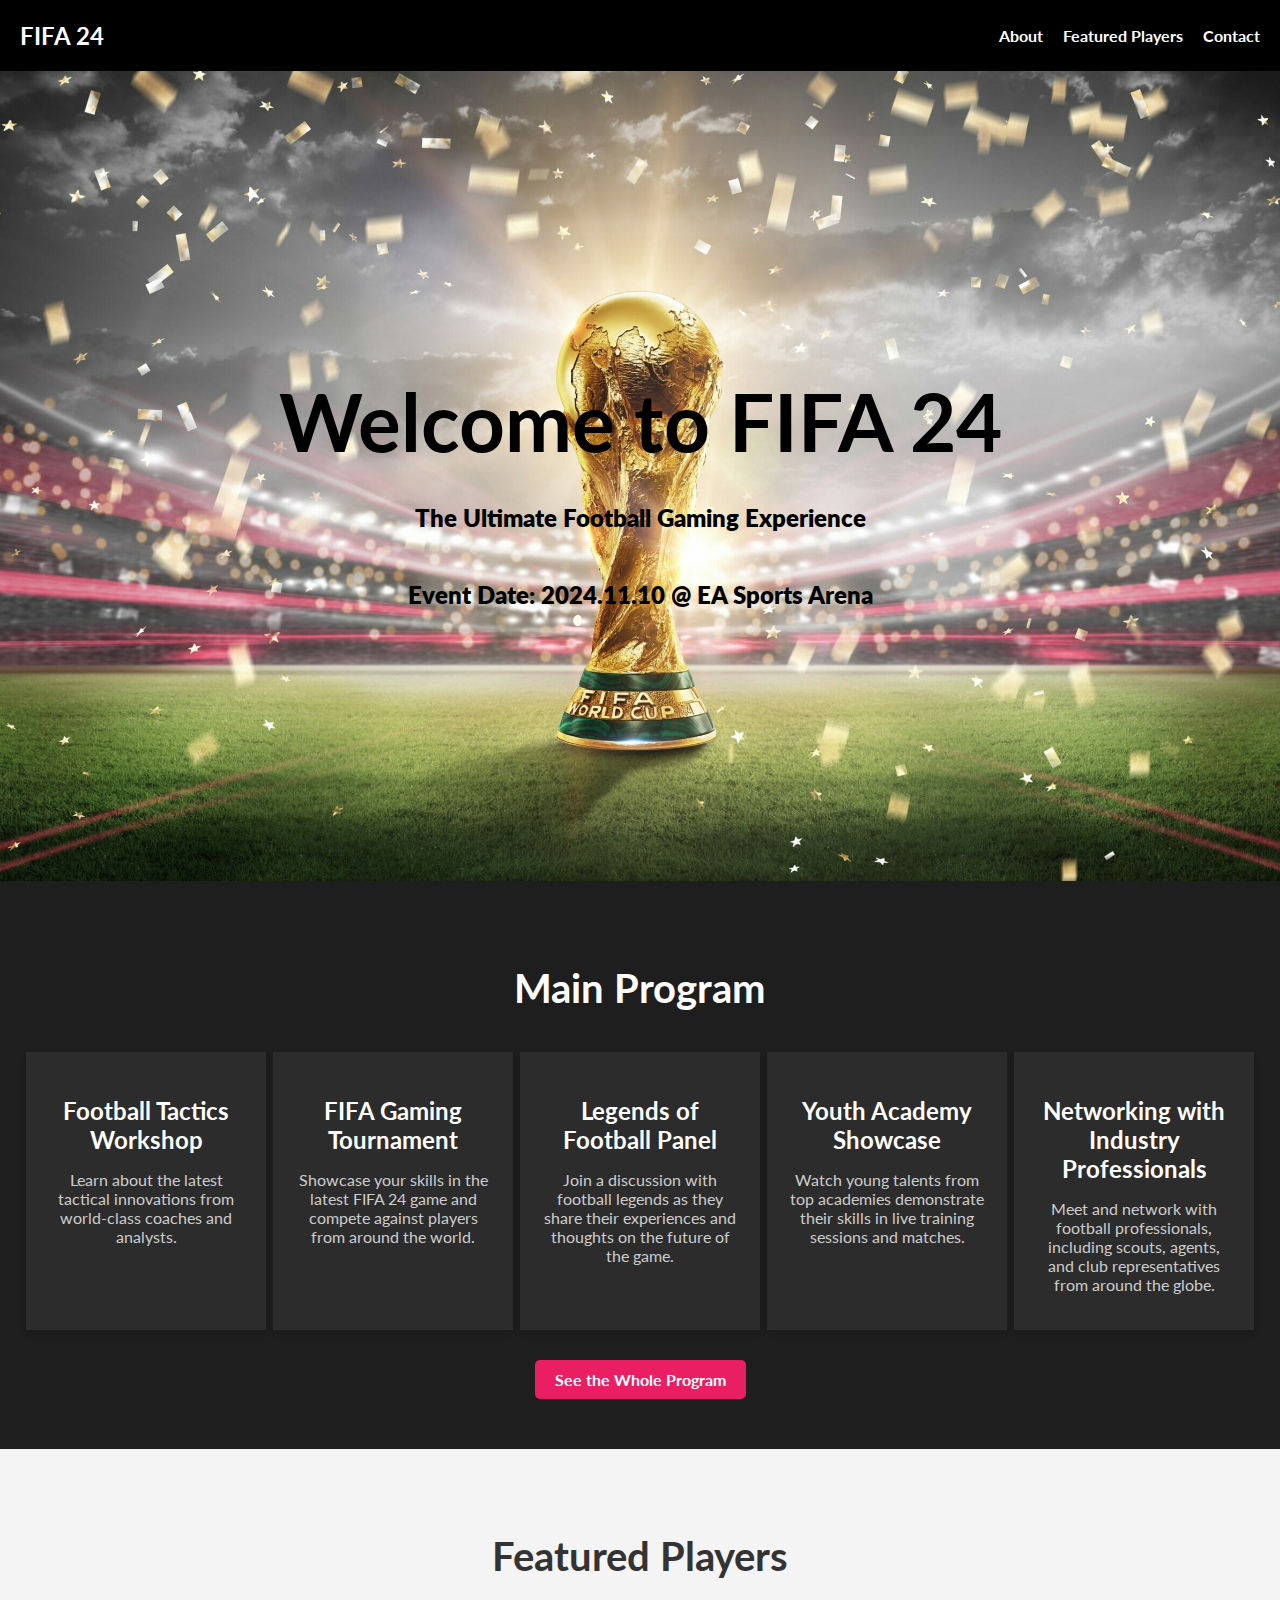
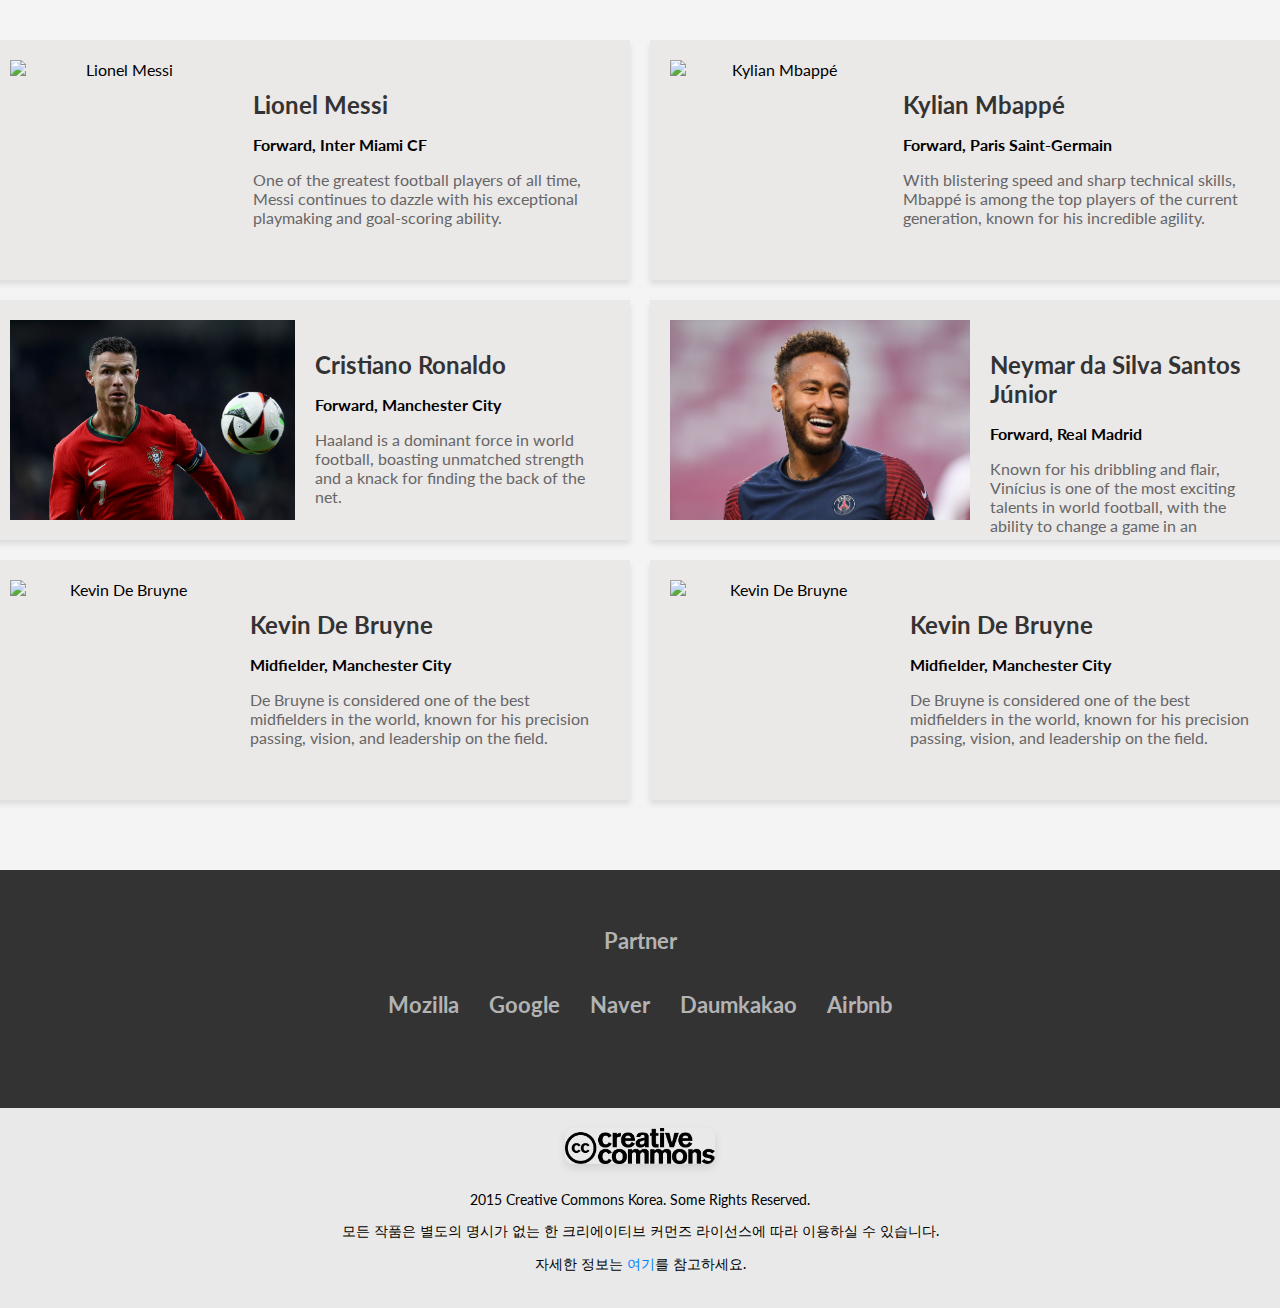
==== index.html @ 38407c35 "Mid Term Submission" ====
<!DOCTYPE html>
<html lang="en">

<head>
    <meta charset="UTF-8">
    <meta name="viewport" content="width=device-width, initial-scale=1.0">
    <title>FIFA 24 Launch Event</title>
    <link href="https://fonts.googleapis.com/css2?family=Lato:wght@300;700&display=swap" rel="stylesheet">
    <link rel="stylesheet" href="style.css">
</head>

<body>

    <!-- Header Section -->
    <header>
        <div class="logo">
            <a href="#">FIFA 24</a>
        </div>
        <nav class="desktop-menu">
            <ul>
                <li><a href="#about">About</a></li>
                <li><a href="#featured-players">Featured Players</a></li>
                <li><a href="#contact">Contact</a></li>
            </ul>
        </nav>
        <div class="mobile-menu-toggle">
            <span>&#9776;</span>
        </div>
        <nav class="mobile-menu">
            <span class="close-menu">&times;</span>
            <ul>
                <li><a href="#about">About</a></li>
                <li><a href="#featured-players">Featured Players</a></li>
                <li><a href="#contact">Contact</a></li>
            </ul>
        </nav>
    </header>

    <!-- Hero Section -->
    <section class="hero">
        <h1>Welcome to FIFA 24</h1>
        <p>The Ultimate Football Gaming Experience</p>
        <p>Event Date: 2024.11.10 @ EA Sports Arena</p>
    </section>



    <!-- Main Program Section -->
    <section id="main-program">
        <h2>Main Program</h2>
        <div class="program-grid">
            <div class="program-item">
                <h3>Football Tactics Workshop</h3>
                <p>Learn about the latest tactical innovations from world-class coaches and analysts.</p>
            </div>
            <div class="program-item">
                <h3>FIFA Gaming Tournament</h3>
                <p>Showcase your skills in the latest FIFA 24 game and compete against players from around the world.
                </p>
            </div>
            <div class="program-item">
                <h3>Legends of Football Panel</h3>
                <p>Join a discussion with football legends as they share their experiences and thoughts on the future of
                    the game.</p>
            </div>
            <div class="program-item">
                <h3>Youth Academy Showcase</h3>
                <p>Watch young talents from top academies demonstrate their skills in live training sessions and
                    matches.</p>
            </div>
            <div class="program-item">
                <h3>Networking with Industry Professionals</h3>
                <p>Meet and network with football professionals, including scouts, agents, and club representatives from
                    around the globe.</p>
            </div>
        </div>
        <a href="#" class="see-program">See the Whole Program</a>
    </section>


    <section id="featured-players">
        <h2>Featured Players</h2>
        <div id="players-grid" class="players-grid"></div> <!-- Empty grid to be filled with JS -->
    </section>



    <footer class="footer">
        <div class="partner-section">
            <h2>Partner</h2>
            <div class="partners">
                <h2>Mozilla</h2>
                <h2>Google</h2>
                <h2>Naver</h2>
                <h2>Daumkakao</h2>
                <h2>Airbnb</h2>

            </div>
        </div>
    </footer>
    <div class="footer-bottom">
        <div class="logo">
            <img src="Logo.png" alt="Creative Commons Korea" class="cc-logo">
        </div>
        <p>2015 Creative Commons Korea. Some Rights Reserved.</p>
        <p>모든 작품은 별도의 명시가 없는 한 크리에이티브 커먼즈 라이선스에 따라 이용하실 수 있습니다.</p>
        <p>
            자세한 정보는
            <a href="http://creativecommons.org/licenses/by/2.0/kr/deed.en">여기</a>를 참고하세요.
        </p>
    </div>


    <script src="script.js"></script>
</body>

</html>
---- style.css ----
/* General Styles */
body {
    font-family: 'Lato', sans-serif;
    margin: 0;
    padding: 0;
    box-sizing: border-box;
}

header {
    display: flex;
    justify-content: space-between;
    align-items: center;
    padding: 10px 20px;
    background-color: #000;
    color: #fff;
}

.logo a {
    text-decoration: none;
    font-size: 1.5em;
    font-weight: bold;
    color: #fff;
}

.desktop-menu ul {
    list-style: none;
    display: flex;
    gap: 20px;
}

.desktop-menu ul li a {
    text-decoration: none;
    color: #fff;
    font-weight: 700;
}

.mobile-menu-toggle {
    display: none;
    font-size: 2em;
    cursor: pointer;
}

.mobile-menu {
    display: none;
    position: fixed;
    top: 0;
    left: 0;
    width: 100%;
    height: 100%;
    background-color: rgba(0, 0, 0, 0.9);
    color: #fff;
    flex-direction: column;
    justify-content: center;
    align-items: center;
}

.mobile-menu ul {
    list-style: none;
}

.mobile-menu ul li a {
    text-decoration: none;
    font-size: 2em;
    color: #fff;
}

.close-menu {
    position: absolute;
    top: 20px;
    right: 20px;
    font-size: 2em;
    cursor: pointer;
}

/* Hero Section */
.hero {
    background-image: url('FIFA.jpeg'); /* Ensure the image path is correct */
    background-size: cover;
    background-position: center ;
    background-repeat: no-repeat;
    height: 90vh; /* Full viewport height */
    text-align: center;
    color: #000000;
    display: flex;
    flex-direction: column;
    justify-content: center;
    align-items: center;
    position: relative;
    overflow: hidden;
 
}

.hero h1 {
    font-size: 5em;
    margin-bottom: 10px;
   
}

.hero p {
    font-size: 1.5em;
    font-weight: 800;
}

/* Featured Players Section */
#featured-players {
    padding: 50px 20px;
    text-align: center;
}

.players-container {
    display: flex;
    justify-content: center;
    gap: 30px;
    flex-wrap: wrap;
}

.player-card {
    background-color: #fff;
    padding: 20px;
    border-radius: 10px;
    width: 250px;
    box-shadow: 0 4px 6px rgba(0, 0, 0, 0.1);
}

.player-card img {
    width: 100%;
    height: 70%;

}

.player-card h3 {
    margin: 15px 0 5px;
}

.player-card p {
    color: #666;
}

/* Footer Section */
footer {
    padding: 20px;
    text-align: center;
    background-color: #000;
    color: #fff;
    font-size: 0.9em;
}

/* Responsive for Mobile */
@media (max-width: 768px) {
    .desktop-menu {
        display: none;
    }
    .mobile-menu-toggle {
        display: block;
    }
}




/* Main Program Section */
#main-program {
    padding: 50px 20px;
    text-align: center;
    background-color: #1e1e1e;
    color: #fff;
}

#main-program h2 {
    font-size: 2.5em;
    margin-bottom: 40px;
}

.program-grid {
    display: flex;
    flex-wrap: wrap;
    justify-content: center;
    gap: 7px;
}

.program-item {
    background-color: #2c2c2c;
    padding: 20px;

    width: 200px;
    box-shadow: 0 4px 6px rgba(0, 0, 0, 0.1);
    color: #fff;
}

.program-item h3 {
    font-size: 1.5em;
    margin-bottom: 10px;
}

.program-item p {
    font-size: 1em;
    color: #ccc;
}

.see-program {
    display: inline-block;
    margin-top: 30px;
    padding: 10px 20px;
    background-color: #e91e63;
    color: #fff;
    text-decoration: none;
    border-radius: 5px;
    font-weight: bold;
}

/* Featured Speakers Section */
#featured-speakers {
    padding: 50px 20px;
    text-align: center;
}

#featured-speakers h2 {
    font-size: 2.5em;
    margin-bottom: 40px;
}

.players-container {
    display: flex;
    justify-content: center;
    gap: 30px;
    flex-wrap: wrap;
}

.player-card {
    background-color: #fff;
    padding: 20px;
    border-radius: 10px;
    width: 250px;
    box-shadow: 0 4px 6px rgba(0, 0, 0, 0.1);
}

.player-card img {
    width: 100%;
    border-radius: 50%;
}

.player-card h3 {
    margin: 15px 0 5px;
}

.player-card p {
    color: #666;
}

/* Footer Section */
footer {
    padding: 20px;
    text-align: center;
    background-color: #000;
    color: #fff;
    font-size: 0.9em;
}


/* Featured Players Section */
#featured-players {
    padding: 50px 20px;
    background-color: #f4f4f4;
    text-align: center;
}

#featured-players h2 {
    font-size: 2.5em;
    margin-bottom: 40px;
    color: #333;
}

.players-grid {
    display: grid;
    grid-template-columns:auto auto;
    gap: 20px;
}

.player-card {
    background-color: #fff;
    border-radius: 10px;
    overflow: hidden;
    box-shadow: 0 4px 6px rgba(0, 0, 0, 0.1);
    transition: transform 0.3s;
}

.player-card:hover {
    transform: translateY(-10px);
}

.player-card img {
    width: 100%;
    height: 200px;
    object-fit: cover;
}

.player-info {
    padding: 20px;
    text-align: left;
}

.player-info h3 {
    font-size: 1.5em;
    color: #333;
    margin-bottom: 10px;
}

.player-info p {
    font-size: 1em;
    color: #666;
    margin-bottom: 5px;
}

.player-info p strong {
    font-weight: 700;
    color: #000;
}

/* Footer Partner Logos */
footer {
    padding: 20px;
    background-color: #000;
    color: #fff;
    text-align: center;
}

footer .partners {
    display: flex;
    justify-content: center;
    gap: 30px;
}

footer .partners img {
    max-height: 40px;
    opacity: 0.8;
}

footer .partners img:hover {
    opacity: 1;
}













/* Centering the players grid and adjusting layout */
.players-grid {
    display: grid;
    grid-template-columns: repeat(2, 1fr); /* Two columns */
    gap: 20px;
    justify-content: center; /* Centers the grid horizontally */
    align-items: center; /* Centers the grid vertically if needed */
    margin: 0 auto; /* Ensure it's centered on the page */
    max-width: 1000px; /* Set a max width for the grid */
    padding: 20px; /* Optional padding around the grid */
}

/* Styling the player card */
.player-card {
    padding: 20px;
    box-shadow: 0 4px 6px rgba(0, 0, 0, 0.1);
    text-align: center;
    width: 600px; /* Set a fixed width */
    height: 200px; /* Set a fixed height */
    display: flex;
    background-color: #ebe8e8;
    flex-direction: row;
    justify-content: space-between;
    border-radius: 0px;
}

/* Player image styling */
.player-card img {
    width: 100%;
    height: auto;
    max-height: 200px; 
    height: 100%;
    border-radius: 0px;
}

/* Player info (text) styling */
.player-info {
    flex-grow: 1;
}

.player-info h3 {
    margin-top: 10px;
}

.player-info p {
    color: #666;
}


.footer {
    background-color: #333;
    color: white;
    text-align: center;
    padding: 40px 20px;
}

.partner-section {
    margin-bottom: 30px;
}

.partner-section h2 {
    color: #b3b3b3;
    margin-bottom: 20px;
}

.partners {
    display: flex;
    justify-content: center;
    gap: 20px;
    margin-bottom: 20px;
}

.partners img {
    height: 40px;
    opacity: 0.8;
    transition: opacity 0.3s ease;
}

.partners img:hover {
    opacity: 1;
}

.footer-bottom {
    background-color: rgb(233, 233, 233);
    padding: 20px;
    font-size: 14px;
    color: black;
    text-align: center;
}

.cc-logo {
    width: 120px;
    margin-bottom: 10px;
}

.footer-bottom a {
    color: #007bff;
    text-decoration: none;
}

.footer-bottom a:hover {
    text-decoration: underline;
}


.cc-logo {
    width: 150px; /* Adjust width to your desired size */
    height: auto; /* Maintain aspect ratio */
    border-radius: 8px; /* Add rounded corners, if desired */
    box-shadow: 0 4px 8px rgba(0, 0, 0, 0.1); /* Add a subtle shadow for depth */
}
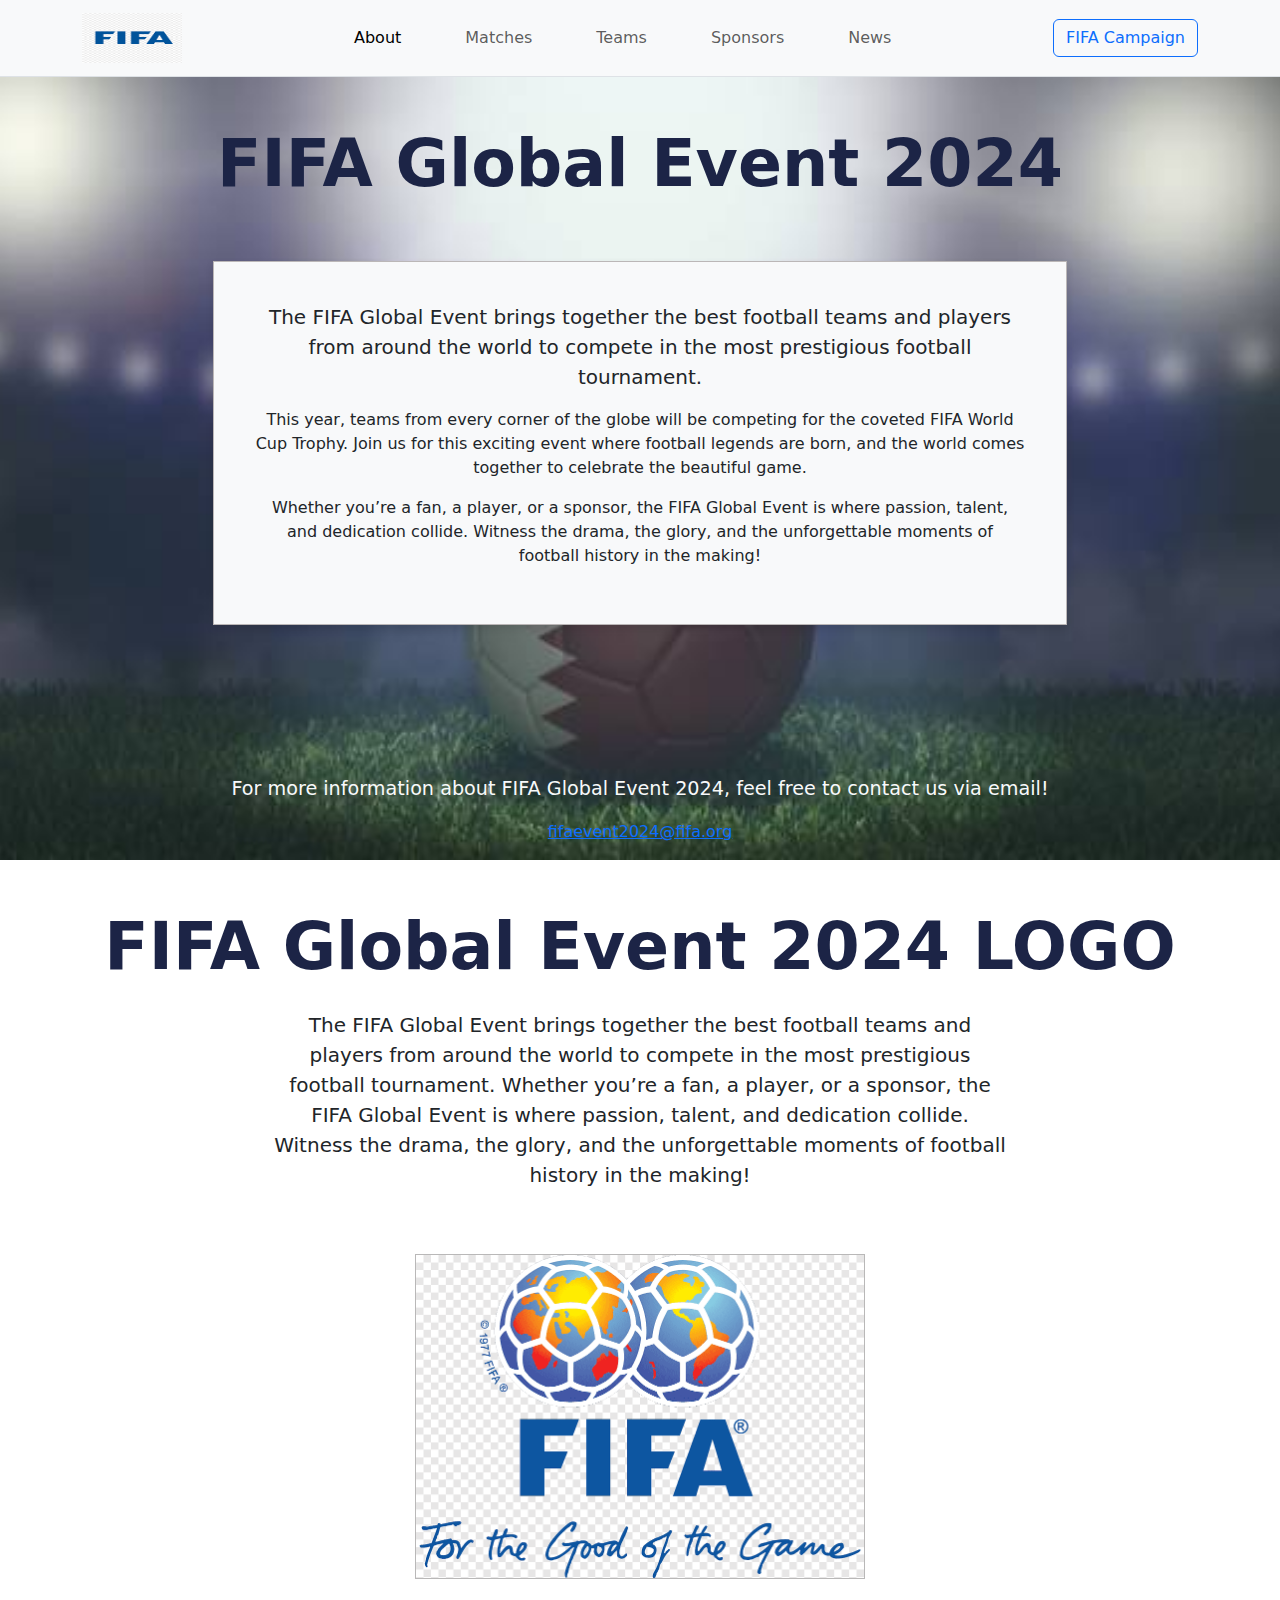
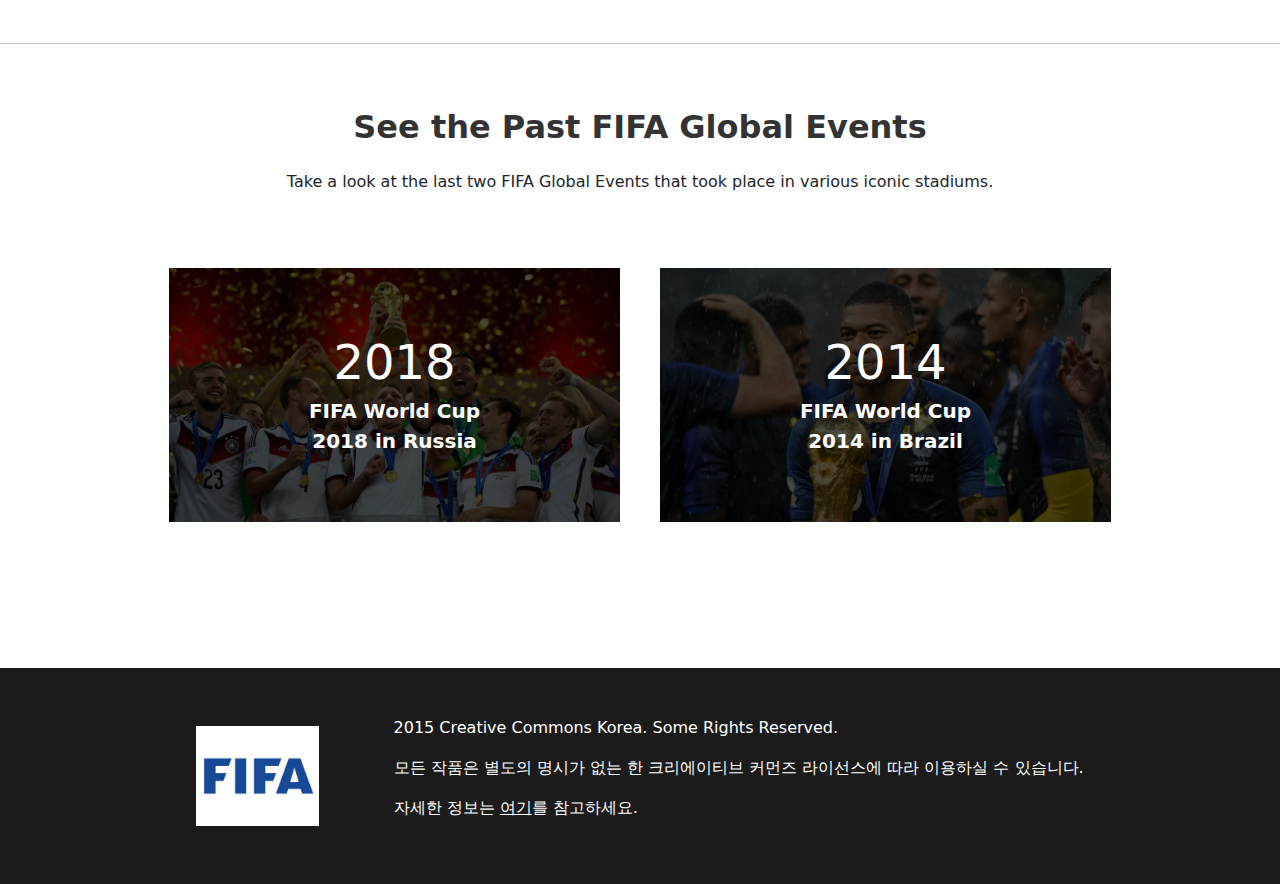
==== commit 8f145a11: "2nd PULL (About Page)" ====
--- a/index.html
+++ b/index.html
@@ -4,114 +4,148 @@
 <head>
     <meta charset="UTF-8">
     <meta name="viewport" content="width=device-width, initial-scale=1.0">
-    <title>FIFA 24 Launch Event</title>
-    <link href="https://fonts.googleapis.com/css2?family=Lato:wght@300;700&display=swap" rel="stylesheet">
+    <title>FIFA Global Event 2024</title>
+    <!-- Bootstrap CSS CDN -->
+    <link href="https://cdn.jsdelivr.net/npm/bootstrap@5.3.0-alpha1/dist/css/bootstrap.min.css" rel="stylesheet">
     <link rel="stylesheet" href="style.css">
 </head>
 
 <body>
+    <!-- Navbar Section -->
+    <nav class="navbar navbar-expand-lg navbar-light bg-light border-bottom">
+        <div class="container">
+            <a class="navbar-brand" href="#">
+                <img src="images.png" alt="FIFA Global Event 2024" height="50">
+            </a>
+            <button class="navbar-toggler" type="button" data-bs-toggle="collapse" data-bs-target="#navbarNav"
+                aria-controls="navbarNav" aria-expanded="false" aria-label="Toggle navigation">
+                <span class="navbar-toggler-icon"></span>
+            </button>
+            <div class="collapse navbar-collapse" id="navbarNav">
+                <ul class="navbar-nav me-auto mr-5">
+                    <li class="nav-item  ms-5">
+                        <a class="nav-link active" href="#">About</a>
+                    </li>
+                    <li class="nav-item  ms-5">
+                        <a class="nav-link" href="#">Matches</a>
+                    </li>
+                    <li class="nav-item  ms-5">
+                        <a class="nav-link" href="#">Teams</a>
+                    </li>
+                    <li class="nav-item  ms-5">
+                        <a class="nav-link" href="#">Sponsors</a>
+                    </li>
+                    <li class="nav-item  ms-5">
+                        <a class="nav-link" href="#">News</a>
+                    </li>
+                </ul>
+                <div class="d-flex">
+                    <a href="#" class="btn btn-outline-primary">FIFA Campaign</a>
+                </div>
+            </div>
+        </div>
+    </nav>
 
-    <!-- Header Section -->
-    <header>
-        <div class="logo">
-            <a href="#">FIFA 24</a>
+    <!-- Main Content -->
+    <div class="content-wrapper">
+        <div class="container-fluid text-center image">
+            <div class="col-12">
+                <div class="row">
+                    <h1 class=" mt-5">FIFA Global Event 2024</h1>
+                    <div class="col-2"></div>
+                    <div class="col-lg-8 col-md-8 col-sm-8 col-xs-6  text-center content-box">
+
+                        <p class="lead">The FIFA Global Event brings together the best football teams and players from
+                            around the world to compete in the most prestigious football tournament.</p>
+
+                        <p>This year, teams from every corner of the globe will be competing for the coveted FIFA World
+                            Cup
+                            Trophy. Join us for this exciting event where football legends are born, and the world comes
+                            together to celebrate the beautiful game.</p>
+                        <p>Whether you’re a fan, a player, or a sponsor, the FIFA Global Event is where passion, talent,
+                            and
+                            dedication collide. Witness the drama, the glory, and the unforgettable moments of football
+                            history
+                            in the making!</p>
+                    </div>
+                </div>
+            </div>
+
+            <p class="end-content">For more information about FIFA Global Event 2024, feel free to contact us
+                via email!</p>
+            <p class="email"><a href="mailto:fifaevent2024@fifa.org" class="text-primary">fifaevent2024@fifa.org</a></p>
         </div>
-        <nav class="desktop-menu">
-            <ul>
-                <li><a href="#about">About</a></li>
-                <li><a href="#featured-players">Featured Players</a></li>
-                <li><a href="#contact">Contact</a></li>
-            </ul>
-        </nav>
-        <div class="mobile-menu-toggle">
-            <span>&#9776;</span>
-        </div>
-        <nav class="mobile-menu">
-            <span class="close-menu">&times;</span>
-            <ul>
-                <li><a href="#about">About</a></li>
-                <li><a href="#featured-players">Featured Players</a></li>
-                <li><a href="#contact">Contact</a></li>
-            </ul>
-        </nav>
-    </header>
-
-    <!-- Hero Section -->
-    <section class="hero">
-        <h1>Welcome to FIFA 24</h1>
-        <p>The Ultimate Football Gaming Experience</p>
-        <p>Event Date: 2024.11.10 @ EA Sports Arena</p>
-    </section>
 
 
 
-    <!-- Main Program Section -->
-    <section id="main-program">
-        <h2>Main Program</h2>
-        <div class="program-grid">
-            <div class="program-item">
-                <h3>Football Tactics Workshop</h3>
-                <p>Learn about the latest tactical innovations from world-class coaches and analysts.</p>
+    </div>
+    <div class="container text-center">
+        <div class="col-12">
+            <div class="row">
+                <h1 class="mt-5">FIFA Global Event 2024 LOGO</h1>
+                <div class="col-lg-8 col-md-8 mx-auto  mb-5">
+                    <p class="lead mt-3">The FIFA Global Event brings together the best football teams and players from
+                        around the world to compete in the most prestigious football tournament.
+                        Whether you’re a fan, a player, or a sponsor, the FIFA Global Event is where passion, talent,
+                        and dedication collide. Witness the drama, the glory, and the unforgettable moments of football
+                        history in the making!
+                    </p>
+                </div>
             </div>
-            <div class="program-item">
-                <h3>FIFA Gaming Tournament</h3>
-                <p>Showcase your skills in the latest FIFA 24 game and compete against players from around the world.
-                </p>
-            </div>
-            <div class="program-item">
-                <h3>Legends of Football Panel</h3>
-                <p>Join a discussion with football legends as they share their experiences and thoughts on the future of
-                    the game.</p>
-            </div>
-            <div class="program-item">
-                <h3>Youth Academy Showcase</h3>
-                <p>Watch young talents from top academies demonstrate their skills in live training sessions and
-                    matches.</p>
-            </div>
-            <div class="program-item">
-                <h3>Networking with Industry Professionals</h3>
-                <p>Meet and network with football professionals, including scouts, agents, and club representatives from
-                    around the globe.</p>
+            <div class="second-content d-flex justify-content-center align-items-center mb-5">
+                <div class="image-content">
+                    <img src="3rdpic.png" alt="FIFA Event Image" class="img-fluid">
+                </div>
             </div>
         </div>
-        <a href="#" class="see-program">See the Whole Program</a>
-    </section>
+    </div>
+    <HR></HR>
+    <div class="container text-center my-5 ">
+        <h2 class="fw-bold mb-4">See the Past FIFA Global Events</h2>
+        <p>Take a look at the last two FIFA Global Events that took place in various iconic stadiums.</p>
+
+        <div class="row justify-content-center mt-4 mb-5">
+            <!-- First Event Card -->
+            <div class="col-md-5 mx-2">
+                <div class="event-card">
+                    <img src="fifa1.jpg" alt="FIFA Event 2018" class="img-fluid event-image">
+                    <div class="event-overlay">
+                        <h3 >2018</h3>
+                        <p class="para">FIFA World Cup 2018 in Russia</p>
+                    </div>
+                </div>
+            </div>
+
+            <!-- Second Event Card -->
+            <div class="col-md-5 mx-2">
+                <div class="event-card">
+                    <img src="fifa2.jpg" alt="FIFA Event 2014" class="img-fluid event-image">
+                    <div class="event-overlay">
+                        <h3>2014</h3>
+                        <p class="para">FIFA World Cup 2014 in Brazil</p>
+                    </div>
+                </div>
+            </div>
+        </div>
+    </div>
+    <div class="footer-bottom d-flex align-items-center justify-content-center p-5 p-3">
+        <div class="logo">
+            <img src="logo.jpg" alt="Creative Commons Korea" class="cc-logo">
+        </div>
+        <div class="footer-content text-white">
+            <p>2015 Creative Commons Korea. Some Rights Reserved.</p>
+            <p>모든 작품은 별도의 명시가 없는 한 크리에이티브 커먼즈 라이선스에 따라 이용하실 수 있습니다.</p>
+            <p>
+                자세한 정보는
+                <a href="http://creativecommons.org/licenses/by/2.0/kr/deed.en" class="text-white">여기</a>를 참고하세요.
+            </p>
+        </div>
+    </div>
+    
 
 
-    <section id="featured-players">
-        <h2>Featured Players</h2>
-        <div id="players-grid" class="players-grid"></div> <!-- Empty grid to be filled with JS -->
-    </section>
-
-
-
-    <footer class="footer">
-        <div class="partner-section">
-            <h2>Partner</h2>
-            <div class="partners">
-                <h2>Mozilla</h2>
-                <h2>Google</h2>
-                <h2>Naver</h2>
-                <h2>Daumkakao</h2>
-                <h2>Airbnb</h2>
-
-            </div>
-        </div>
-    </footer>
-    <div class="footer-bottom">
-        <div class="logo">
-            <img src="Logo.png" alt="Creative Commons Korea" class="cc-logo">
-        </div>
-        <p>2015 Creative Commons Korea. Some Rights Reserved.</p>
-        <p>모든 작품은 별도의 명시가 없는 한 크리에이티브 커먼즈 라이선스에 따라 이용하실 수 있습니다.</p>
-        <p>
-            자세한 정보는
-            <a href="http://creativecommons.org/licenses/by/2.0/kr/deed.en">여기</a>를 참고하세요.
-        </p>
-    </div>
-
-
-    <script src="script.js"></script>
+    <!-- Bootstrap JS and Popper.js CDN -->
+    <script src="https://cdn.jsdelivr.net/npm/bootstrap@5.3.0-alpha1/dist/js/bootstrap.bundle.min.js"></script>
 </body>
 
 </html>--- a/style.css
+++ b/style.css
@@ -1,483 +1,129 @@
-/* General Styles */
-body {
-    font-family: 'Lato', sans-serif;
+/* General Reset */
+* {
     margin: 0;
     padding: 0;
     box-sizing: border-box;
 }
 
-header {
+html, body {
+    height: 100vh;
     display: flex;
-    justify-content: space-between;
-    align-items: center;
-    padding: 10px 20px;
-    background-color: #000;
-    color: #fff;
+    flex-direction: column;
+    
 }
 
-.logo a {
-    text-decoration: none;
-    font-size: 1.5em;
-    font-weight: bold;
-    color: #fff;
+
+.navbar-brand img {
+    width: 100px; /* Set width */
+    height: auto; /* Maintain aspect ratio */
+    max-height: 50px; /* Restrict the maximum height */
+    margin-right:100px; /* Space between the image and the navbar links */
 }
 
-.desktop-menu ul {
-    list-style: none;
-    display: flex;
-    gap: 20px;
+
+.content-box {
+    background-color: #f8f9fa; /* Light background color */
+    border: 1px solid #bbb7b7; /* Blue border */
+    padding: 40px; /* Add padding inside the content box */
+    box-shadow: 0 4px 8px rgba(0, 0, 0, 0.1); /* Optional: Add a shadow for depth */
+    margin-top: 50px; /* Add margin to give space from the heading */
 }
-
-.desktop-menu ul li a {
-    text-decoration: none;
-    color: #fff;
-    font-weight: 700;
-}
-
-.mobile-menu-toggle {
-    display: none;
-    font-size: 2em;
-    cursor: pointer;
-}
-
-.mobile-menu {
-    display: none;
-    position: fixed;
-    top: 0;
-    left: 0;
-    width: 100%;
-    height: 100%;
-    background-color: rgba(0, 0, 0, 0.9);
-    color: #fff;
-    flex-direction: column;
-    justify-content: center;
-    align-items: center;
-}
-
-.mobile-menu ul {
-    list-style: none;
-}
-
-.mobile-menu ul li a {
-    text-decoration: none;
-    font-size: 2em;
-    color: #fff;
-}
-
-.close-menu {
-    position: absolute;
-    top: 20px;
-    right: 20px;
-    font-size: 2em;
-    cursor: pointer;
-}
-
-/* Hero Section */
-.hero {
-    background-image: url('FIFA.jpeg'); /* Ensure the image path is correct */
+.image{
+    background-image: url(bg.jpg);
+    background-position: center;
     background-size: cover;
-    background-position: center ;
-    background-repeat: no-repeat;
-    height: 90vh; /* Full viewport height */
-    text-align: center;
-    color: #000000;
-    display: flex;
-    flex-direction: column;
-    justify-content: center;
-    align-items: center;
-    position: relative;
-    overflow: hidden;
- 
-}
-
-.hero h1 {
-    font-size: 5em;
-    margin-bottom: 10px;
    
 }
 
-.hero p {
-    font-size: 1.5em;
-    font-weight: 800;
+.end-content{
+    font-size: larger;
+    color: #f8f9fa;
+    margin-top: 150px;
+    font-weight: 10;
+}
+h1{
+    color: rgb(28, 36, 70);
+    font-weight: 900;
+    font-size: 65px;
 }
 
-/* Featured Players Section */
-#featured-players {
-    padding: 50px 20px;
-    text-align: center;
+.content-wrapper {
+    flex: 1;
+    display: flex;
 }
 
-.players-container {
-    display: flex;
-    justify-content: center;
-    gap: 30px;
-    flex-wrap: wrap;
+
+
+.image-content img {
+    max-width: 50%;
+    
+    display: block;
+    margin: 0 auto;
+    border: 1px solid rgb(185, 184, 184);
 }
-
-.player-card {
-    background-color: #fff;
-    padding: 20px;
-    border-radius: 10px;
-    width: 250px;
-    box-shadow: 0 4px 6px rgba(0, 0, 0, 0.1);
-}
-
-.player-card img {
-    width: 100%;
-    height: 70%;
+.event-card {
+    position: relative;
+    overflow: hidden;
+    margin: auto;
+    margin-top: 50px;
+    margin-bottom: 50px;
 
 }
 
-.player-card h3 {
-    margin: 15px 0 5px;
+.event-image {
+    width: 100%;
+    height: auto;
+    filter: brightness(30%); /* Dim the image */
 }
 
-.player-card p {
-    color: #666;
+.event-overlay {
+    position: absolute;
+    top: 50%;
+    left: 50%;
+    transform: translate(-50%, -50%);
+    color: white;
+    text-align: center;
+    font-weight: bold;
+    font-size: 24px;
 }
 
-/* Footer Section */
-footer {
-    padding: 20px;
-    text-align: center;
-    background-color: #000;
-    color: #fff;
-    font-size: 0.9em;
-}
-
-/* Responsive for Mobile */
-@media (max-width: 768px) {
-    .desktop-menu {
-        display: none;
-    }
-    .mobile-menu-toggle {
-        display: block;
-    }
+.event-overlay h3 {
+    font-size: 48px;
+    margin: 0;
 }
 
 
 
 
-/* Main Program Section */
-#main-program {
-    padding: 50px 20px;
-    text-align: center;
-    background-color: #1e1e1e;
-    color: #fff;
+.event-overlay p {
+    font-size: 20px;
+    margin: 5px 0 0;
 }
 
-#main-program h2 {
-    font-size: 2.5em;
-    margin-bottom: 40px;
-}
-
-.program-grid {
-    display: flex;
-    flex-wrap: wrap;
-    justify-content: center;
-    gap: 7px;
-}
-
-.program-item {
-    background-color: #2c2c2c;
-    padding: 20px;
-
-    width: 200px;
-    box-shadow: 0 4px 6px rgba(0, 0, 0, 0.1);
-    color: #fff;
-}
-
-.program-item h3 {
-    font-size: 1.5em;
-    margin-bottom: 10px;
-}
-
-.program-item p {
-    font-size: 1em;
-    color: #ccc;
-}
-
-.see-program {
-    display: inline-block;
-    margin-top: 30px;
-    padding: 10px 20px;
-    background-color: #e91e63;
-    color: #fff;
-    text-decoration: none;
-    border-radius: 5px;
-    font-weight: bold;
-}
-
-/* Featured Speakers Section */
-#featured-speakers {
-    padding: 50px 20px;
-    text-align: center;
-}
-
-#featured-speakers h2 {
-    font-size: 2.5em;
-    margin-bottom: 40px;
-}
-
-.players-container {
-    display: flex;
-    justify-content: center;
-    gap: 30px;
-    flex-wrap: wrap;
-}
-
-.player-card {
-    background-color: #fff;
-    padding: 20px;
-    border-radius: 10px;
-    width: 250px;
-    box-shadow: 0 4px 6px rgba(0, 0, 0, 0.1);
-}
-
-.player-card img {
-    width: 100%;
-    border-radius: 50%;
-}
-
-.player-card h3 {
-    margin: 15px 0 5px;
-}
-
-.player-card p {
-    color: #666;
-}
-
-/* Footer Section */
-footer {
-    padding: 20px;
-    text-align: center;
-    background-color: #000;
-    color: #fff;
-    font-size: 0.9em;
-}
-
-
-/* Featured Players Section */
-#featured-players {
-    padding: 50px 20px;
-    background-color: #f4f4f4;
-    text-align: center;
-}
-
-#featured-players h2 {
-    font-size: 2.5em;
-    margin-bottom: 40px;
+h2 {
     color: #333;
-}
-
-.players-grid {
-    display: grid;
-    grid-template-columns:auto auto;
-    gap: 20px;
-}
-
-.player-card {
-    background-color: #fff;
-    border-radius: 10px;
-    overflow: hidden;
-    box-shadow: 0 4px 6px rgba(0, 0, 0, 0.1);
-    transition: transform 0.3s;
-}
-
-.player-card:hover {
-    transform: translateY(-10px);
-}
-
-.player-card img {
-    width: 100%;
-    height: 200px;
-    object-fit: cover;
-}
-
-.player-info {
-    padding: 20px;
-    text-align: left;
-}
-
-.player-info h3 {
-    font-size: 1.5em;
-    color: #333;
-    margin-bottom: 10px;
-}
-
-.player-info p {
-    font-size: 1em;
-    color: #666;
-    margin-bottom: 5px;
-}
-
-.player-info p strong {
-    font-weight: 700;
-    color: #000;
-}
-
-/* Footer Partner Logos */
-footer {
-    padding: 20px;
-    background-color: #000;
-    color: #fff;
-    text-align: center;
-}
-
-footer .partners {
-    display: flex;
-    justify-content: center;
-    gap: 30px;
-}
-
-footer .partners img {
-    max-height: 40px;
-    opacity: 0.8;
-}
-
-footer .partners img:hover {
-    opacity: 1;
-}
-
-
-
-
-
-
-
-
-
-
-
-
-
-/* Centering the players grid and adjusting layout */
-.players-grid {
-    display: grid;
-    grid-template-columns: repeat(2, 1fr); /* Two columns */
-    gap: 20px;
-    justify-content: center; /* Centers the grid horizontally */
-    align-items: center; /* Centers the grid vertically if needed */
-    margin: 0 auto; /* Ensure it's centered on the page */
-    max-width: 1000px; /* Set a max width for the grid */
-    padding: 20px; /* Optional padding around the grid */
-}
-
-/* Styling the player card */
-.player-card {
-    padding: 20px;
-    box-shadow: 0 4px 6px rgba(0, 0, 0, 0.1);
-    text-align: center;
-    width: 600px; /* Set a fixed width */
-    height: 200px; /* Set a fixed height */
-    display: flex;
-    background-color: #ebe8e8;
-    flex-direction: row;
-    justify-content: space-between;
-    border-radius: 0px;
-}
-
-/* Player image styling */
-.player-card img {
-    width: 100%;
-    height: auto;
-    max-height: 200px; 
-    height: 100%;
-    border-radius: 0px;
-}
-
-/* Player info (text) styling */
-.player-info {
-    flex-grow: 1;
-}
-
-.player-info h3 {
-    margin-top: 10px;
-}
-
-.player-info p {
-    color: #666;
-}
-
-
-.footer {
-    background-color: #333;
-    color: white;
-    text-align: center;
-    padding: 40px 20px;
-}
-
-.partner-section {
-    margin-bottom: 30px;
-}
-
-.partner-section h2 {
-    color: #b3b3b3;
+    font-size: 32px;
     margin-bottom: 20px;
 }
 
-.partners {
-    display: flex;
-    justify-content: center;
-    gap: 20px;
-    margin-bottom: 20px;
+para {
+    color: #f1eeee;
 }
-
-.partners img {
-    height: 40px;
-    opacity: 0.8;
-    transition: opacity 0.3s ease;
-}
-
-.partners img:hover {
-    opacity: 1;
-}
-
 .footer-bottom {
-    background-color: rgb(233, 233, 233);
-    padding: 20px;
-    font-size: 14px;
-    color: black;
-    text-align: center;
+    background-color: #1b1b1b; /* Grey background */
 }
 
 .cc-logo {
-    width: 120px;
-    margin-bottom: 10px;
+    max-width: 250px; /* Adjust logo size as needed */
+    height: 100px;
+    margin-right: 55px;
+}
+
+.footer-content {
+    margin-left: 20px; /* Space between logo and text */
 }
 
 .footer-bottom a {
-    color: #007bff;
-    text-decoration: none;
+    text-decoration: underline; /* Underline the link */
+    color: #ffcc00; /* Change link color for better visibility */
 }
-
-.footer-bottom a:hover {
-    text-decoration: underline;
-}
-
-
-.cc-logo {
-    width: 150px; /* Adjust width to your desired size */
-    height: auto; /* Maintain aspect ratio */
-    border-radius: 8px; /* Add rounded corners, if desired */
-    box-shadow: 0 4px 8px rgba(0, 0, 0, 0.1); /* Add a subtle shadow for depth */
-}
-
-
-
-
-
-
-
-
-
-
-
-
-
-
-
-
-
-
-
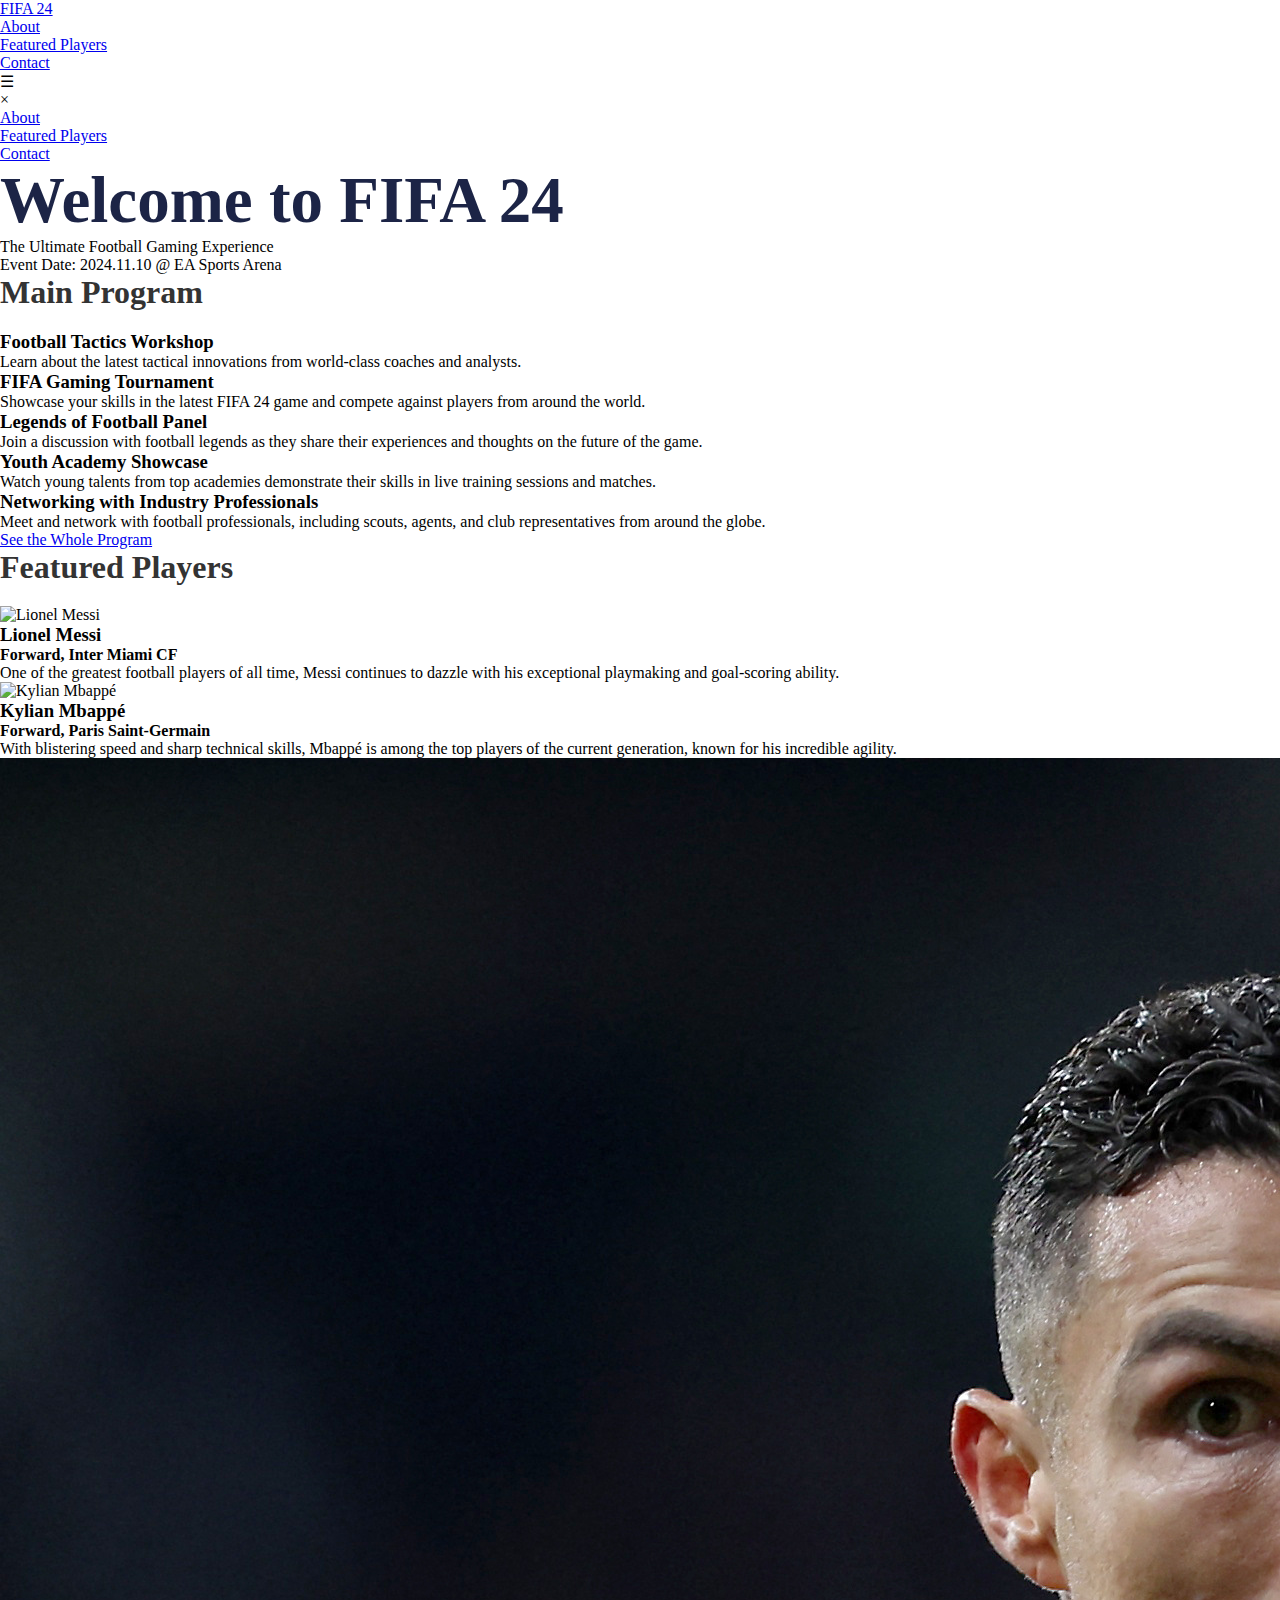
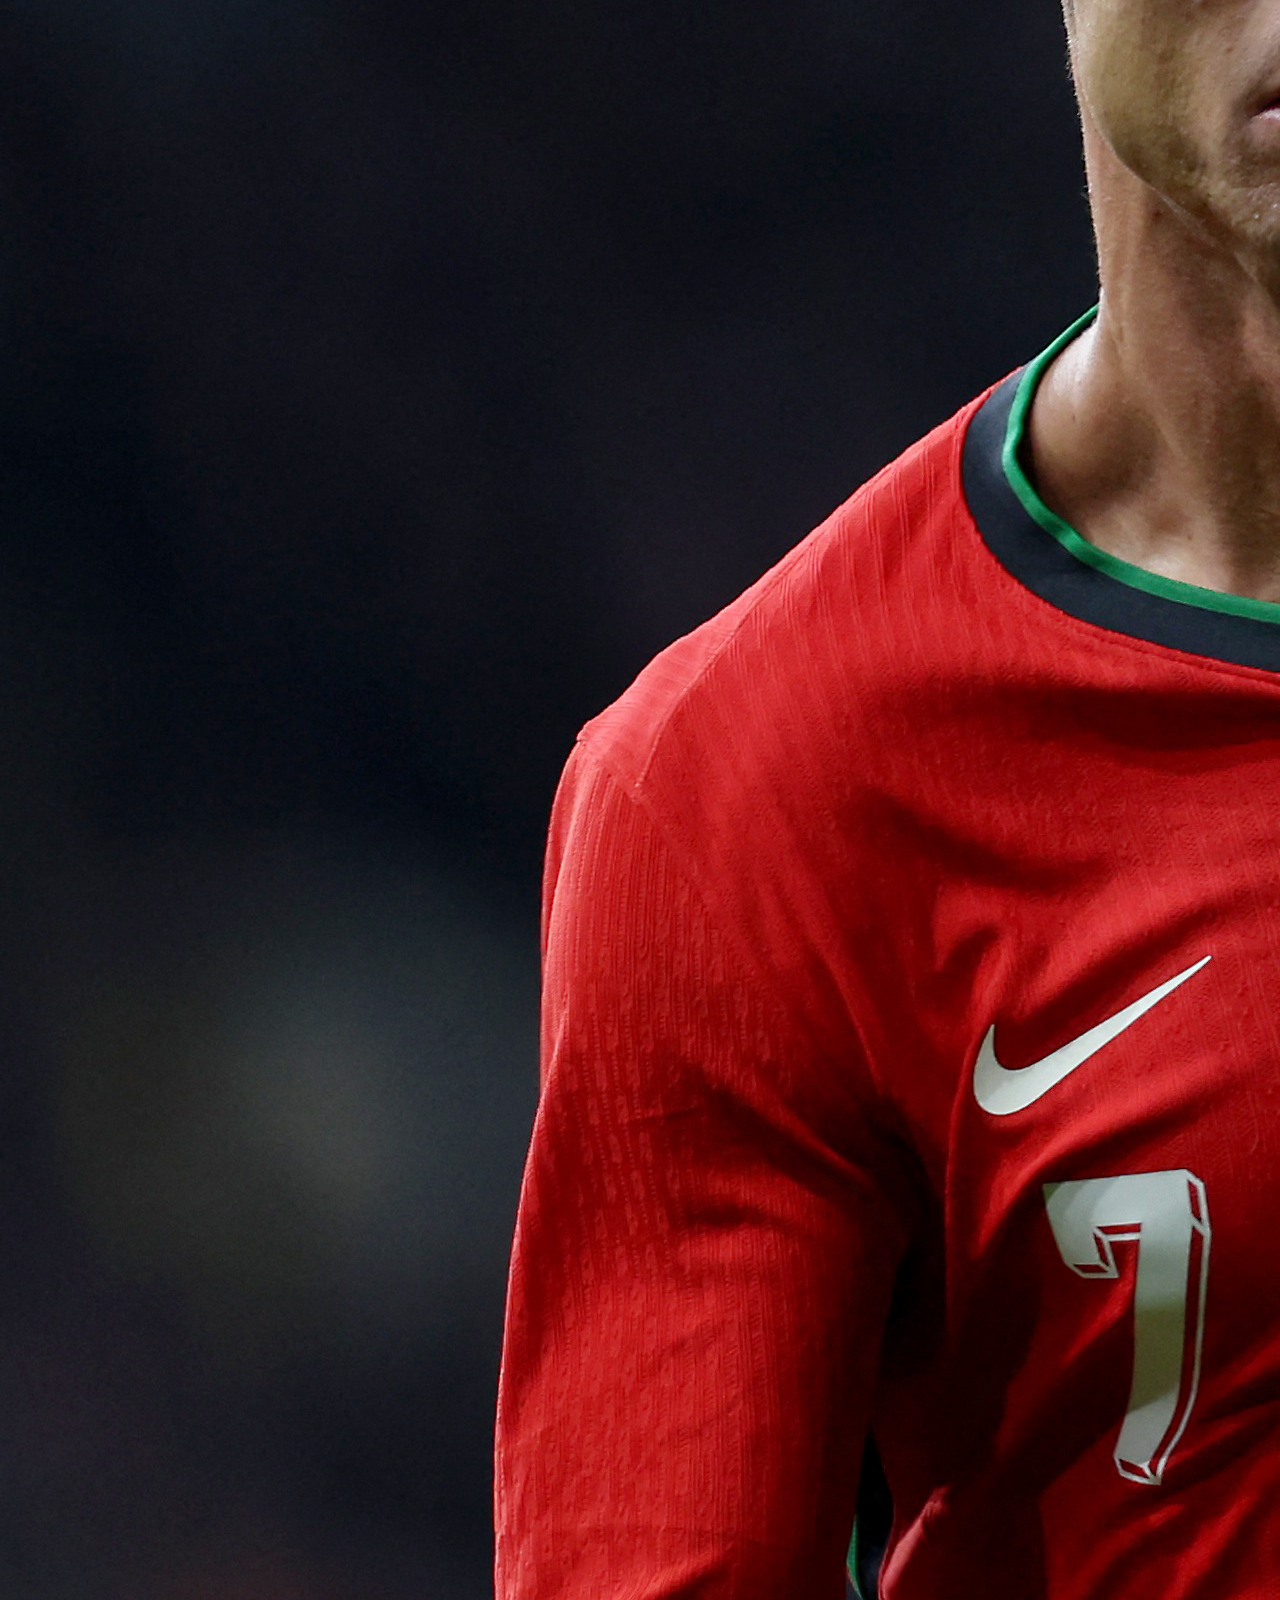
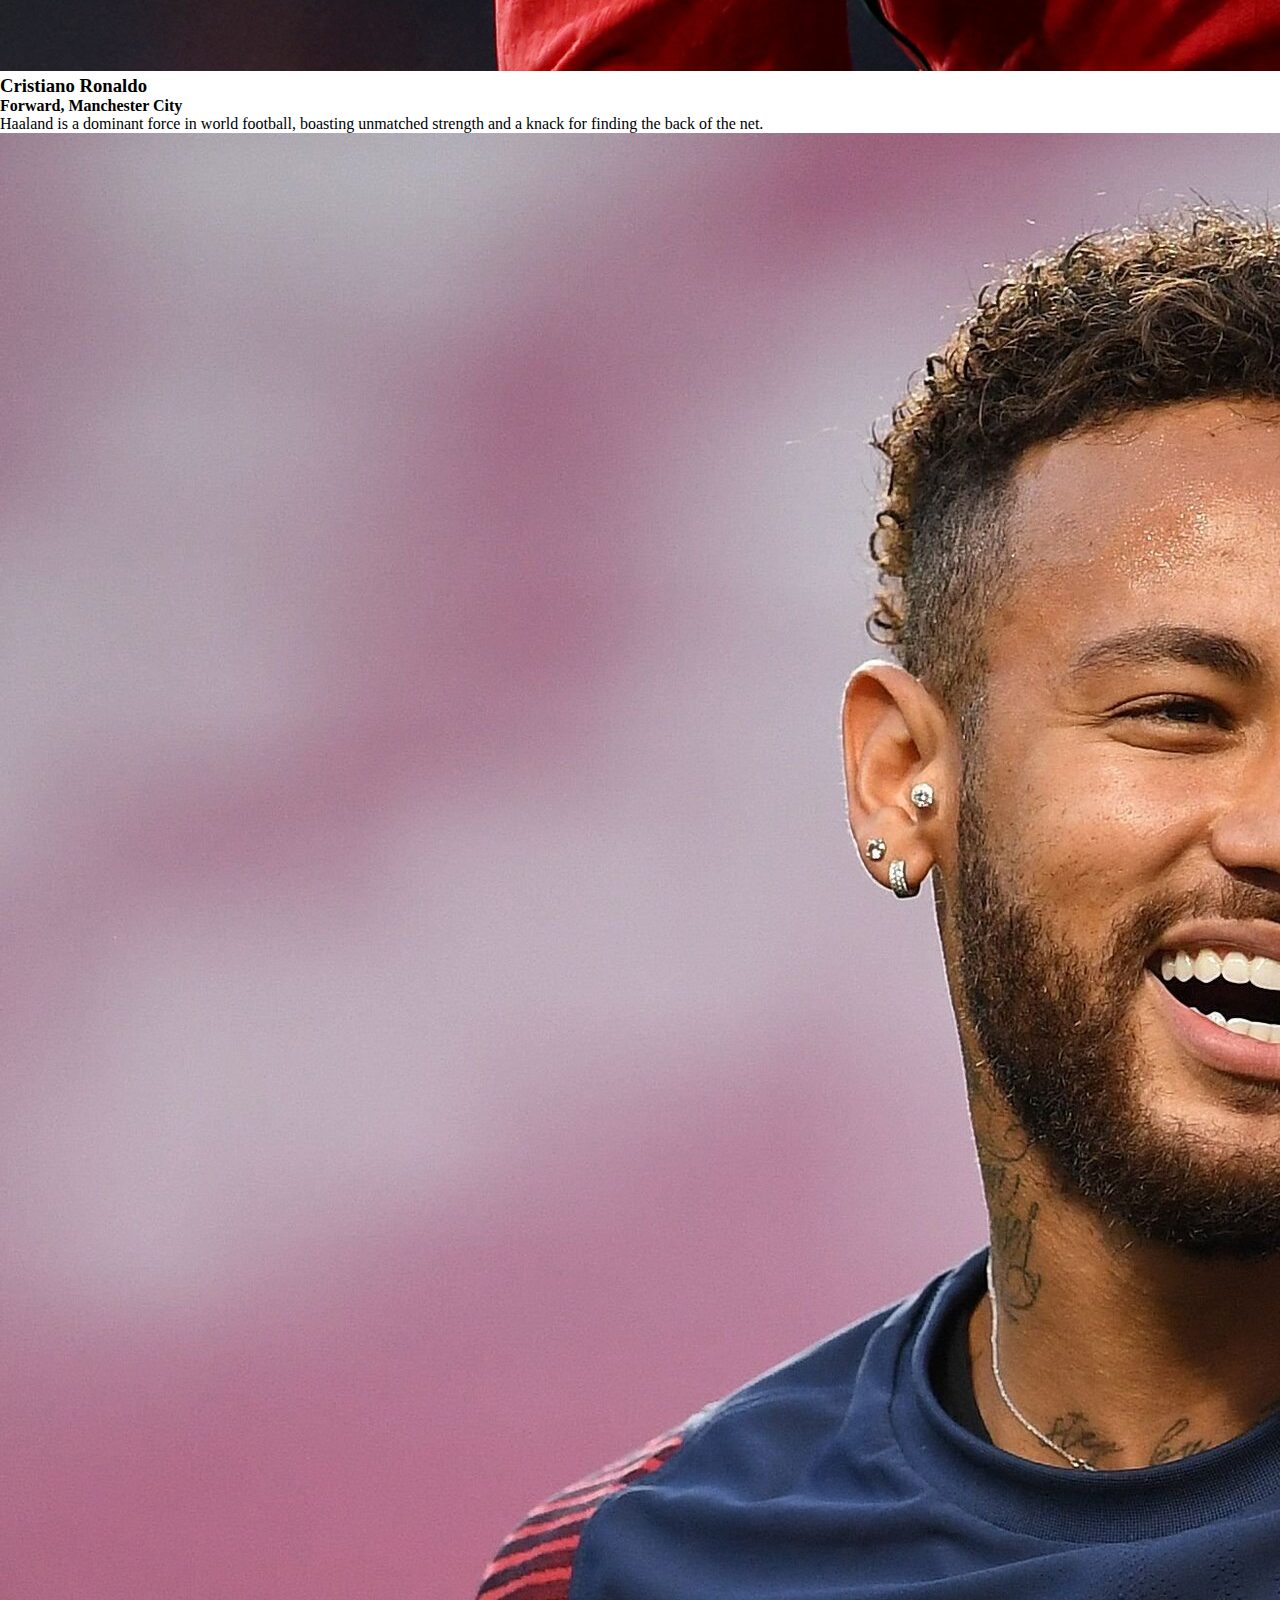
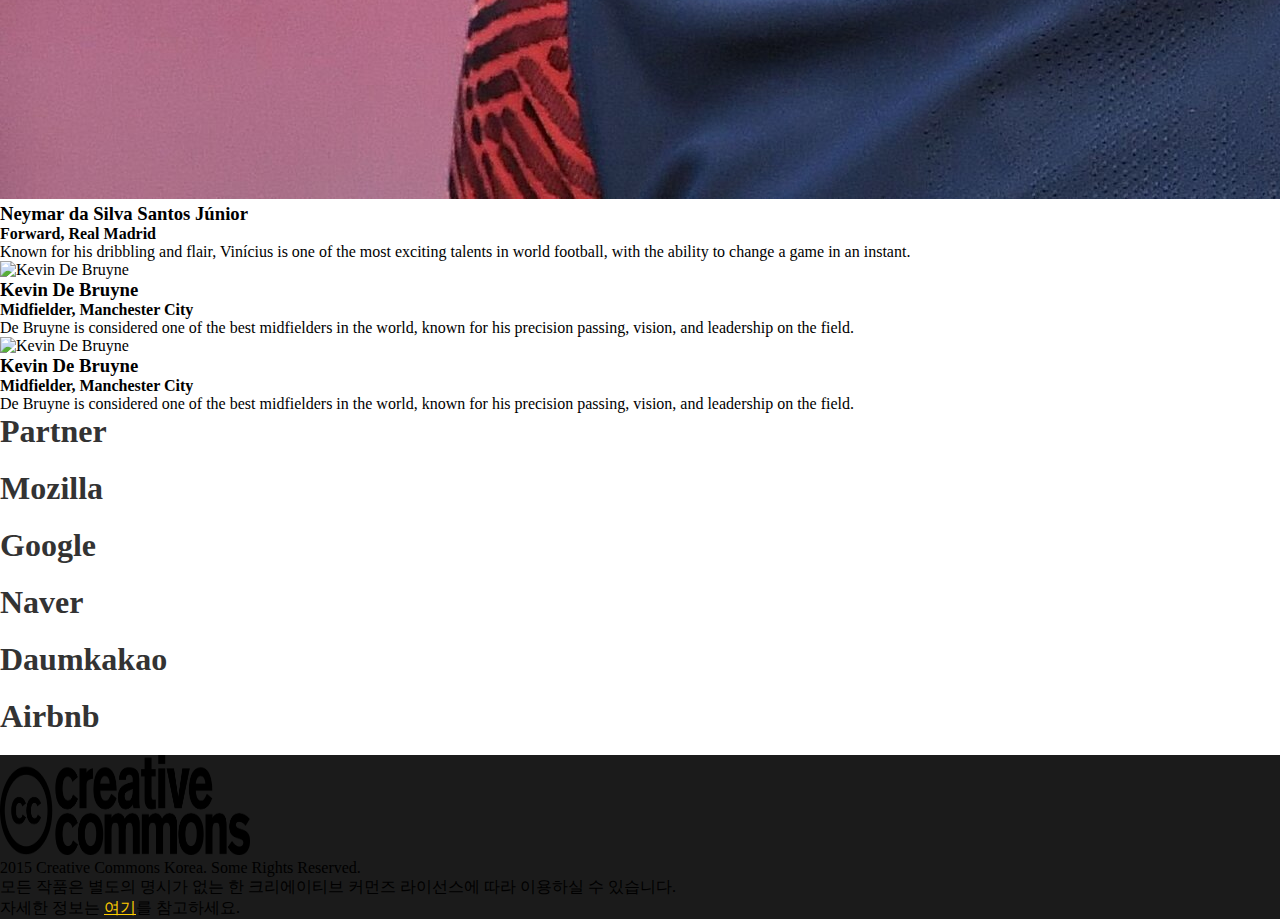
==== commit c63318e2: "Connect About Page in main index file" ====
--- a/index.html
+++ b/index.html
@@ -4,148 +4,114 @@
 <head>
     <meta charset="UTF-8">
     <meta name="viewport" content="width=device-width, initial-scale=1.0">
-    <title>FIFA Global Event 2024</title>
-    <!-- Bootstrap CSS CDN -->
-    <link href="https://cdn.jsdelivr.net/npm/bootstrap@5.3.0-alpha1/dist/css/bootstrap.min.css" rel="stylesheet">
+    <title>FIFA 24 Launch Event</title>
+    <link href="https://fonts.googleapis.com/css2?family=Lato:wght@300;700&display=swap" rel="stylesheet">
     <link rel="stylesheet" href="style.css">
 </head>
 
 <body>
-    <!-- Navbar Section -->
-    <nav class="navbar navbar-expand-lg navbar-light bg-light border-bottom">
-        <div class="container">
-            <a class="navbar-brand" href="#">
-                <img src="images.png" alt="FIFA Global Event 2024" height="50">
-            </a>
-            <button class="navbar-toggler" type="button" data-bs-toggle="collapse" data-bs-target="#navbarNav"
-                aria-controls="navbarNav" aria-expanded="false" aria-label="Toggle navigation">
-                <span class="navbar-toggler-icon"></span>
-            </button>
-            <div class="collapse navbar-collapse" id="navbarNav">
-                <ul class="navbar-nav me-auto mr-5">
-                    <li class="nav-item  ms-5">
-                        <a class="nav-link active" href="#">About</a>
-                    </li>
-                    <li class="nav-item  ms-5">
-                        <a class="nav-link" href="#">Matches</a>
-                    </li>
-                    <li class="nav-item  ms-5">
-                        <a class="nav-link" href="#">Teams</a>
-                    </li>
-                    <li class="nav-item  ms-5">
-                        <a class="nav-link" href="#">Sponsors</a>
-                    </li>
-                    <li class="nav-item  ms-5">
-                        <a class="nav-link" href="#">News</a>
-                    </li>
-                </ul>
-                <div class="d-flex">
-                    <a href="#" class="btn btn-outline-primary">FIFA Campaign</a>
-                </div>
-            </div>
+
+    <!-- Header Section -->
+    <header>
+        <div class="logo">
+            <a href="#">FIFA 24</a>
         </div>
-    </nav>
+        <nav class="desktop-menu">
+            <ul>
+                <li><a href="index2.html">About</a></li>
+                <li><a href="#featured-players">Featured Players</a></li>
+                <li><a href="#contact">Contact</a></li>
+            </ul>
+        </nav>
+        <div class="mobile-menu-toggle">
+            <span>&#9776;</span>
+        </div>
+        <nav class="mobile-menu">
+            <span class="close-menu">&times;</span>
+            <ul>
+                <li><a href="#about">About</a></li>
+                <li><a href="#featured-players">Featured Players</a></li>
+                <li><a href="#contact">Contact</a></li>
+            </ul>
+        </nav>
+    </header>
 
-    <!-- Main Content -->
-    <div class="content-wrapper">
-        <div class="container-fluid text-center image">
-            <div class="col-12">
-                <div class="row">
-                    <h1 class=" mt-5">FIFA Global Event 2024</h1>
-                    <div class="col-2"></div>
-                    <div class="col-lg-8 col-md-8 col-sm-8 col-xs-6  text-center content-box">
-
-                        <p class="lead">The FIFA Global Event brings together the best football teams and players from
-                            around the world to compete in the most prestigious football tournament.</p>
-
-                        <p>This year, teams from every corner of the globe will be competing for the coveted FIFA World
-                            Cup
-                            Trophy. Join us for this exciting event where football legends are born, and the world comes
-                            together to celebrate the beautiful game.</p>
-                        <p>Whether you’re a fan, a player, or a sponsor, the FIFA Global Event is where passion, talent,
-                            and
-                            dedication collide. Witness the drama, the glory, and the unforgettable moments of football
-                            history
-                            in the making!</p>
-                    </div>
-                </div>
-            </div>
-
-            <p class="end-content">For more information about FIFA Global Event 2024, feel free to contact us
-                via email!</p>
-            <p class="email"><a href="mailto:fifaevent2024@fifa.org" class="text-primary">fifaevent2024@fifa.org</a></p>
-        </div>
+    <!-- Hero Section -->
+    <section class="hero">
+        <h1>Welcome to FIFA 24</h1>
+        <p>The Ultimate Football Gaming Experience</p>
+        <p>Event Date: 2024.11.10 @ EA Sports Arena</p>
+    </section>
 
 
 
-    </div>
-    <div class="container text-center">
-        <div class="col-12">
-            <div class="row">
-                <h1 class="mt-5">FIFA Global Event 2024 LOGO</h1>
-                <div class="col-lg-8 col-md-8 mx-auto  mb-5">
-                    <p class="lead mt-3">The FIFA Global Event brings together the best football teams and players from
-                        around the world to compete in the most prestigious football tournament.
-                        Whether you’re a fan, a player, or a sponsor, the FIFA Global Event is where passion, talent,
-                        and dedication collide. Witness the drama, the glory, and the unforgettable moments of football
-                        history in the making!
-                    </p>
-                </div>
+    <!-- Main Program Section -->
+    <section id="main-program">
+        <h2>Main Program</h2>
+        <div class="program-grid">
+            <div class="program-item">
+                <h3>Football Tactics Workshop</h3>
+                <p>Learn about the latest tactical innovations from world-class coaches and analysts.</p>
             </div>
-            <div class="second-content d-flex justify-content-center align-items-center mb-5">
-                <div class="image-content">
-                    <img src="3rdpic.png" alt="FIFA Event Image" class="img-fluid">
-                </div>
+            <div class="program-item">
+                <h3>FIFA Gaming Tournament</h3>
+                <p>Showcase your skills in the latest FIFA 24 game and compete against players from around the world.
+                </p>
+            </div>
+            <div class="program-item">
+                <h3>Legends of Football Panel</h3>
+                <p>Join a discussion with football legends as they share their experiences and thoughts on the future of
+                    the game.</p>
+            </div>
+            <div class="program-item">
+                <h3>Youth Academy Showcase</h3>
+                <p>Watch young talents from top academies demonstrate their skills in live training sessions and
+                    matches.</p>
+            </div>
+            <div class="program-item">
+                <h3>Networking with Industry Professionals</h3>
+                <p>Meet and network with football professionals, including scouts, agents, and club representatives from
+                    around the globe.</p>
             </div>
         </div>
-    </div>
-    <HR></HR>
-    <div class="container text-center my-5 ">
-        <h2 class="fw-bold mb-4">See the Past FIFA Global Events</h2>
-        <p>Take a look at the last two FIFA Global Events that took place in various iconic stadiums.</p>
+        <a href="#" class="see-program">See the Whole Program</a>
+    </section>
 
-        <div class="row justify-content-center mt-4 mb-5">
-            <!-- First Event Card -->
-            <div class="col-md-5 mx-2">
-                <div class="event-card">
-                    <img src="fifa1.jpg" alt="FIFA Event 2018" class="img-fluid event-image">
-                    <div class="event-overlay">
-                        <h3 >2018</h3>
-                        <p class="para">FIFA World Cup 2018 in Russia</p>
-                    </div>
-                </div>
-            </div>
 
-            <!-- Second Event Card -->
-            <div class="col-md-5 mx-2">
-                <div class="event-card">
-                    <img src="fifa2.jpg" alt="FIFA Event 2014" class="img-fluid event-image">
-                    <div class="event-overlay">
-                        <h3>2014</h3>
-                        <p class="para">FIFA World Cup 2014 in Brazil</p>
-                    </div>
-                </div>
+    <section id="featured-players">
+        <h2>Featured Players</h2>
+        <div id="players-grid" class="players-grid"></div> <!-- Empty grid to be filled with JS -->
+    </section>
+
+
+
+    <footer class="footer">
+        <div class="partner-section">
+            <h2>Partner</h2>
+            <div class="partners">
+                <h2>Mozilla</h2>
+                <h2>Google</h2>
+                <h2>Naver</h2>
+                <h2>Daumkakao</h2>
+                <h2>Airbnb</h2>
+
             </div>
         </div>
+    </footer>
+    <div class="footer-bottom">
+        <div class="logo">
+            <img src="Logo.png" alt="Creative Commons Korea" class="cc-logo">
+        </div>
+        <p>2015 Creative Commons Korea. Some Rights Reserved.</p>
+        <p>모든 작품은 별도의 명시가 없는 한 크리에이티브 커먼즈 라이선스에 따라 이용하실 수 있습니다.</p>
+        <p>
+            자세한 정보는
+            <a href="http://creativecommons.org/licenses/by/2.0/kr/deed.en">여기</a>를 참고하세요.
+        </p>
     </div>
-    <div class="footer-bottom d-flex align-items-center justify-content-center p-5 p-3">
-        <div class="logo">
-            <img src="logo.jpg" alt="Creative Commons Korea" class="cc-logo">
-        </div>
-        <div class="footer-content text-white">
-            <p>2015 Creative Commons Korea. Some Rights Reserved.</p>
-            <p>모든 작품은 별도의 명시가 없는 한 크리에이티브 커먼즈 라이선스에 따라 이용하실 수 있습니다.</p>
-            <p>
-                자세한 정보는
-                <a href="http://creativecommons.org/licenses/by/2.0/kr/deed.en" class="text-white">여기</a>를 참고하세요.
-            </p>
-        </div>
-    </div>
-    
 
 
-    <!-- Bootstrap JS and Popper.js CDN -->
-    <script src="https://cdn.jsdelivr.net/npm/bootstrap@5.3.0-alpha1/dist/js/bootstrap.bundle.min.js"></script>
+    <script src="script.js"></script>
 </body>
 
 </html>